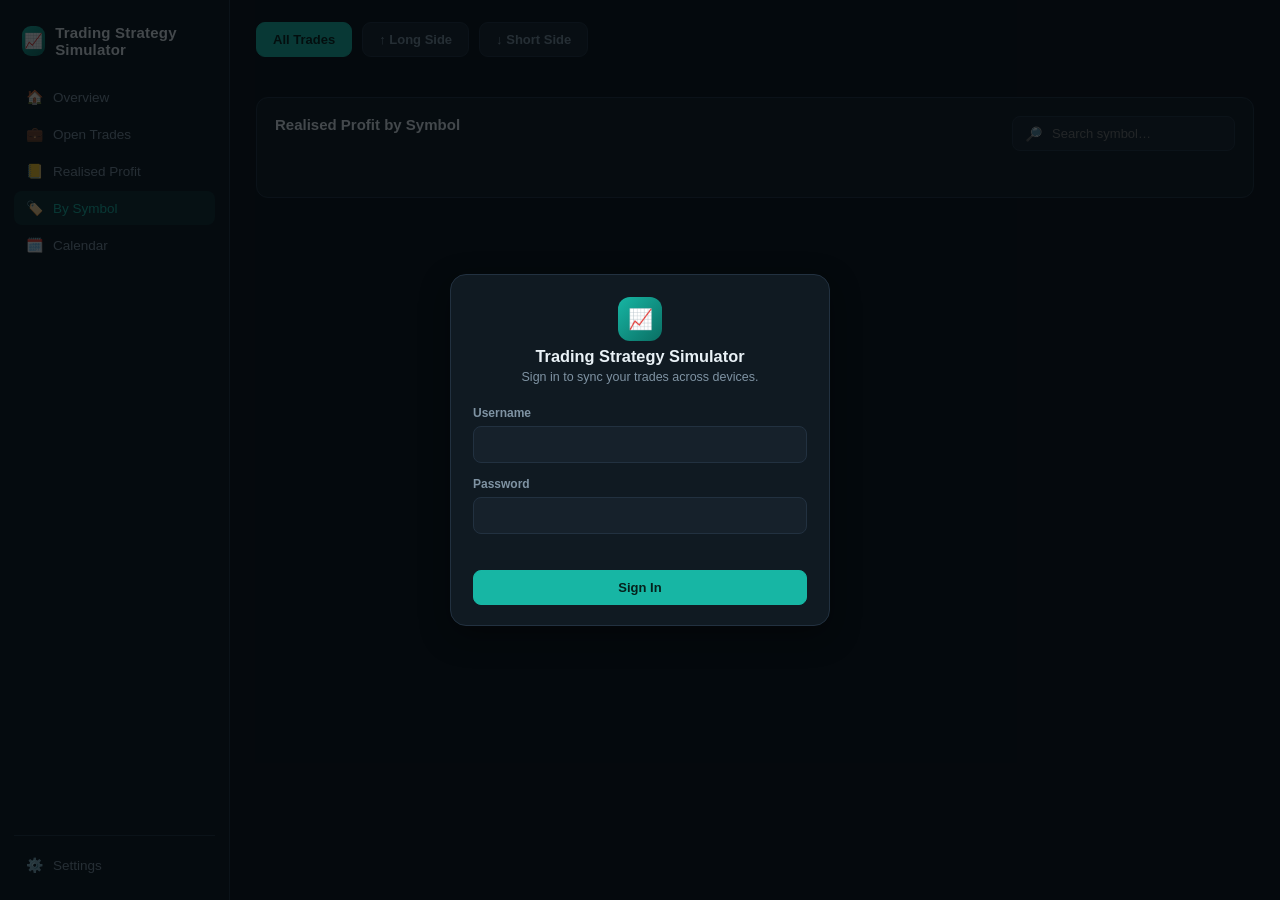
==== by-symbol.html @ 951fece9 "Intital commit" ====
<!doctype html>
<html lang="en">
<head>
<meta charset="UTF-8" />
<meta name="viewport" content="width=device-width, initial-scale=1.0" />
<title>Realised Profit by Symbol — Trading Strategy Simulator</title>
<link rel="stylesheet" href="style.css" />
</head>
<body>
<div class="app-shell">

  <aside class="sidebar">
    <div class="brand"><span class="brand-mark">📈</span> Trading Strategy Simulator</div>
  <ul class="nav-list">
      <li><a class="nav-item" href="index.html"><span class="ico">🏠</span> Overview</a></li>
      <li><a class="nav-item" href="open-trades.html"><span class="ico">💼</span> Open Trades</a></li>
      <li><a class="nav-item" href="realised-profit.html"><span class="ico">📒</span> Realised Profit</a></li>
      <li><a class="nav-item" href="by-symbol.html"><span class="ico">🏷️</span> By Symbol</a></li>
      <li><a class="nav-item" href="calendar.html"><span class="ico">🗓️</span> Calendar</a></li>
    </ul>
    <div class="sidebar-foot">
      <a class="nav-item" href="#" id="signOutBtn"><span class="ico">⚙️</span> Settings</a>
    </div>
  </aside>

  <main class="main">   
    <div class="content">
      <div class="pill-tabs">
        <button class="pill-tab active" data-side="all">All Trades</button>
        <button class="pill-tab" data-side="Long">↑ Long Side</button>
        <button class="pill-tab" data-side="Short">↓ Short Side</button>
      </div>

      <div class="kpi-row" id="kpiRow1" style="grid-template-columns:repeat(5,1fr);"></div>

      <div class="panel" id="symbolPanel" style="margin-top:20px;">
        <div class="page-head-row" style="margin-bottom:14px;">
          <h3 style="margin:0;font-size:15px;">Realised Profit by Symbol</h3>
          <div class="toolbar" style="margin:0;">
            <div class="search-box">🔎 <input type="text" id="searchBox" placeholder="Search symbol…" /></div>
          </div>
        </div>
        <div class="table-wrap">
          <table class="data-table" id="symbolTable"></table>
        </div>
        <div class="pagination">
          <span class="page-info" id="resultsCount"></span>
          <div class="page-controls" id="pagination"></div>
        </div>
      </div>
    </div>
  </main>
</div>

<!-- ============ SYMBOL DETAIL MODAL ============ -->
<div class="modal-overlay" id="symbolModalOverlay">
  <div class="modal modal-xl">
    <div class="symbol-modal-head">
      <div class="sym-id">
        <span class="sym-avatar" id="symAvatarBig">R</span>
        <div>
          <h3 id="symTitle">—</h3>
          <p id="symSubtitle">—</p>
        </div>
      </div>
      <button class="modal-close" id="symbolModalClose">✕</button>
    </div>
    <div class="mini-stat-row" id="symMiniStats"></div>

    <div class="symbol-modal-toolbar">
      <h4>Trades</h4>
      <div class="toolbar-right">
        <div class="pill-tabs compact" style="margin:0;">
          <button class="pill-tab modal-side-tab active" data-side="all">All</button>
          <button class="pill-tab modal-side-tab" data-side="Long">Long</button>
          <button class="pill-tab modal-side-tab" data-side="Short">Short</button>
        </div>
        <div class="range-chip">🗓️ 01 Apr 2025 – 30 Sep 2025</div>
      </div>
    </div>
    <div class="modal-body" style="padding-top:8px;">
      <div class="table-wrap">
        <table class="data-table" id="symTradesTable"></table>
      </div>
    </div>
    <div class="modal-footer" style="justify-content:space-between;align-items:center;">
      <span class="muted" id="symTradesCount" style="font-size:12px;"></span>
      <button class="btn btn-primary" id="symbolModalCloseBtn">Close</button>
    </div>
  </div>
</div>

<div class="toast" id="toast"></div>

<script src="api.js"></script>
<script src="utils.js"></script>
<script src="shell.js"></script>
<script src="by-symbol.js"></script>
</body>
</html>
---- style.css ----
/* =========================================================
   Trading Strategy Simulator — shared styles
   ========================================================= */

:root {
  --bg: #0a1016;
  --panel: #101a22;
  --panel-2: #16212b;
  --panel-3: #1c2932;
  --border: #223140;
  --text: #e9f1f6;
  --muted: #7f93a3;
  --muted-2: #59707f;
  --accent: #17b6a4;
  --accent-2: #0f8f80;
  --accent-soft: rgba(23, 182, 164, 0.14);
  --green: #23c07a;
  --green-soft: rgba(35, 192, 122, 0.14);
  --red: #e4586b;
  --red-soft: rgba(228, 88, 107, 0.14);
  --radius: 12px;
  --radius-sm: 8px;
  --shadow: 0 10px 30px rgba(0, 0, 0, 0.35);
  --sidebar-w: 230px;
}

* { box-sizing: border-box; }

html, body {
  margin: 0;
  padding: 0;
  background: var(--bg);
  color: var(--text);
  font-family: "Inter", -apple-system, BlinkMacSystemFont, "Segoe UI", Roboto, Helvetica, Arial, sans-serif;
  font-size: 14px;
  -webkit-font-smoothing: antialiased;
}

a { color: inherit; text-decoration: none; }
button { font-family: inherit; cursor: pointer; }
input, select, textarea { font-family: inherit; }

.muted { color: var(--muted); }
.pos { color: var(--green) !important; }
.neg { color: var(--red) !important; }

/* ---------------- App shell ---------------- */
.app-shell {
  display: flex;
  min-height: 100vh;
}

/* ---------------- Sidebar ---------------- */
.sidebar {
  width: var(--sidebar-w);
  flex-shrink: 0;
  background: #0c151c;
  border-right: 1px solid var(--border);
  display: flex;
  flex-direction: column;
  padding: 18px 14px;
  position: sticky;
  top: 0;
  height: 100vh;
}
.brand {
  display: flex;
  align-items: center;
  gap: 10px;
  padding: 6px 8px 22px;
  font-weight: 700;
  font-size: 15px;
  letter-spacing: 0.2px;
}
.brand .brand-mark {
  width: 30px;
  height: 30px;
  border-radius: 9px;
  background: linear-gradient(135deg, var(--accent), #0a6e63);
  display: flex;
  align-items: center;
  justify-content: center;
  font-size: 15px;
}
.nav-list {
  list-style: none;
  margin: 0;
  padding: 0;
  display: flex;
  flex-direction: column;
  gap: 3px;
  flex: 1;
}
.nav-item {
  display: flex;
  align-items: center;
  gap: 10px;
  padding: 9px 12px;
  border-radius: var(--radius-sm);
  color: var(--muted);
  font-weight: 500;
  font-size: 13.5px;
  transition: background 0.15s, color 0.15s;
}
.nav-item .ico { width: 17px; text-align: center; font-size: 14px; }
.nav-item:hover { background: var(--panel-2); color: var(--text); }
.nav-item.active { background: var(--accent-soft); color: var(--accent); }
.sidebar-foot { border-top: 1px solid var(--border); padding-top: 12px; margin-top: 12px; }

/* ---------------- Main ---------------- */
.main {
  flex: 1;
  min-width: 0;
  display: flex;
  flex-direction: column;
}
.topbar {
  display: flex;
  align-items: center;
  justify-content: space-between;
  padding: 16px 26px;
  border-bottom: 1px solid var(--border);
  background: var(--bg);
  position: sticky;
  top: 0;
  z-index: 20;
}
.topbar h1 {
  font-size: 17px;
  margin: 0;
  font-weight: 700;
}
.topbar-right { display: flex; align-items: center; gap: 10px; }
.date-range {
  display: flex;
  align-items: center;
  gap: 8px;
  background: var(--panel-2);
  border: 1px solid var(--border);
  padding: 7px 12px;
  border-radius: 8px;
  font-size: 12.5px;
  color: var(--muted);
}
.icon-btn {
  width: 34px;
  height: 34px;
  border-radius: 8px;
  border: 1px solid var(--border);
  background: var(--panel-2);
  color: var(--muted);
  display: flex;
  align-items: center;
  justify-content: center;
  font-size: 14px;
}
.icon-btn:hover { color: var(--text); border-color: var(--accent); }

.content { padding: 22px 26px 60px; }
.page-head { margin-bottom: 20px; }
.page-head h2 { margin: 0 0 4px; font-size: 20px; font-weight: 700; }
.page-head p { margin: 0; color: var(--muted); font-size: 13px; }
.page-head-row {
  display: flex;
  align-items: flex-start;
  justify-content: space-between;
  gap: 16px;
  flex-wrap: wrap;
}

/* ---------------- KPI tiles ---------------- */
.kpi-row {
  display: grid;
  grid-template-columns: repeat(4, 1fr);
  gap: 14px;
  margin-bottom: 20px;
}
.kpi-tile {
  background: var(--panel);
  border: 1px solid var(--border);
  border-radius: var(--radius);
  padding: 16px 16px 14px;
}
.kt-top { display: flex; align-items: center; justify-content: space-between; margin-bottom: 10px; }
.kt-label { color: var(--muted); font-size: 12.5px; font-weight: 500; }
.kt-icon { font-size: 14px; opacity: 0.85; }
.kt-val { font-size: 21px; font-weight: 700; margin-bottom: 3px; }
.kt-sub { font-size: 12px; color: var(--muted); }

/* ---------------- Panels / cards ---------------- */
.panel {
  background: var(--panel);
  border: 1px solid var(--border);
  border-radius: var(--radius);
  padding: 18px;
}
.panel-head { display: flex; align-items: center; justify-content: space-between; margin-bottom: 14px; }
.panel-head h3 { margin: 0; font-size: 14.5px; font-weight: 700; }
.grid-2 { display: grid; grid-template-columns: 1.5fr 1fr; gap: 14px; }

.stat-list { display: flex; flex-direction: column; }
.stat-row {
  display: flex;
  align-items: center;
  justify-content: space-between;
  padding: 10px 0;
  border-bottom: 1px dashed var(--border);
  font-size: 13px;
}
.stat-row:last-child { border-bottom: none; padding-bottom: 0; }
.stat-row .stat-label { color: var(--muted); }
.stat-row .stat-val { font-weight: 700; }

/* ---------------- Quick actions ---------------- */
.quick-actions { display: grid; grid-template-columns: repeat(2, 1fr); gap: 14px; margin-top: 18px; }
.qa-card {
  display: flex;
  align-items: center;
  gap: 12px;
  background: var(--panel);
  border: 1px solid var(--border);
  border-radius: var(--radius);
  padding: 16px;
  text-align: left;
  width: 100%;
  color: var(--text);
}
.qa-card:hover { border-color: var(--accent); background: var(--panel-2); }
.qa-card .qa-ico {
  width: 38px; height: 38px; border-radius: 10px;
  background: var(--accent-soft); color: var(--accent);
  display: flex; align-items: center; justify-content: center; font-size: 17px; flex-shrink: 0;
}
.qa-card .qa-title { font-weight: 700; font-size: 13.5px; }
.qa-card .qa-sub { color: var(--muted); font-size: 12px; margin-top: 2px; }

/* ---------------- Buttons ---------------- */
.btn {
  border-radius: 8px;
  padding: 9px 16px;
  font-size: 13px;
  font-weight: 600;
  border: 1px solid var(--border);
  background: var(--panel-2);
  color: var(--text);
  display: inline-flex;
  align-items: center;
  gap: 6px;
}
.btn:hover { border-color: var(--accent); }
.btn-primary { background: var(--accent); border-color: var(--accent); color: #06211c; }
.btn-primary:hover { background: var(--accent-2); border-color: var(--accent-2); color: #fff; }
.btn-danger { background: var(--red); border-color: var(--red); color: #fff; }
.btn-sm { padding: 6px 11px; font-size: 12px; }
.btn-block { width: 100%; justify-content: center; }
.btn[disabled] { opacity: 0.6; cursor: default; }

/* ---------------- Forms ---------------- */
.field { display: flex; flex-direction: column; gap: 6px; margin-bottom: 14px; }
.field label { font-size: 12px; color: var(--muted); font-weight: 600; }
.field label .opt { color: var(--muted-2); font-weight: 400; }
.field input, .field select, .field textarea {
  background: var(--panel-2);
  border: 1px solid var(--border);
  color: var(--text);
  border-radius: 8px;
  padding: 10px 12px;
  font-size: 13px;
  outline: none;
  width: 100%;
}
.field input:focus, .field select:focus, .field textarea:focus { border-color: var(--accent); }
.field textarea { resize: vertical; min-height: 70px; }
.field .hint { font-size: 11px; color: var(--muted-2); }
.field-row { display: grid; grid-template-columns: 1fr 1fr; gap: 12px; }
.form-error { color: var(--red); font-size: 12.5px; min-height: 16px; margin: 2px 0 6px; }

.segmented { display: flex; gap: 8px; }
.segmented button {
  flex: 1;
  padding: 9px 12px;
  border-radius: 8px;
  border: 1px solid var(--border);
  background: var(--panel-2);
  color: var(--muted);
  font-weight: 700;
  font-size: 12.5px;
}
.segmented button.active { background: var(--accent); border-color: var(--accent); color: #06211c; }
.segmented button[data-val="SELL"].active,
.segmented button[data-val="Short"].active { background: var(--red); border-color: var(--red); color: #fff; }

/* ---------------- Tables ---------------- */
.table-wrap { overflow-x: auto; }
table.data-table { width: 100%; border-collapse: collapse; font-size: 12.8px; }
table.data-table th {
  text-align: left;
  color: var(--muted);
  font-weight: 600;
  font-size: 11.5px;
  text-transform: none;
  padding: 9px 12px;
  border-bottom: 1px solid var(--border);
  white-space: nowrap;
}
table.data-table td {
  padding: 11px 12px;
  border-bottom: 1px solid var(--border);
  white-space: nowrap;
}
table.data-table tbody tr:hover { background: var(--panel-2); }
table.data-table tbody tr:last-child td { border-bottom: none; }
.pnl { font-weight: 700; }

.pill {
  display: inline-block;
  padding: 3px 9px;
  border-radius: 6px;
  font-size: 10.5px;
  font-weight: 700;
  letter-spacing: 0.2px;
}
.pill.long { background: var(--green-soft); color: var(--green); }
.pill.short { background: var(--red-soft); color: var(--red); }
.pill.open { background: var(--accent-soft); color: var(--accent); }
.pill.closed { background: var(--panel-3); color: var(--muted); }

.empty-state {
  text-align: center;
  padding: 34px 10px;
  color: var(--muted);
  font-size: 13px;
}

.actions-cell { text-align: right; }
.actions-btn {
  background: transparent;
  border: 1px solid var(--border);
  color: var(--muted);
  border-radius: 7px;
  width: 28px;
  height: 26px;
}
.actions-btn:hover { color: var(--text); border-color: var(--accent); }
.actions-menu {
  position: fixed;
  z-index: 500;
  background: var(--panel-3);
  border: 1px solid var(--border);
  border-radius: 8px;
  box-shadow: var(--shadow);
  display: flex;
  flex-direction: column;
  min-width: 150px;
  overflow: hidden;
  padding: 4px;
}
.actions-menu button {
  background: transparent;
  border: none;
  color: var(--text);
  text-align: left;
  padding: 8px 10px;
  font-size: 12.5px;
  border-radius: 6px;
}
.actions-menu button:hover { background: var(--panel-2); }
.actions-menu button.danger { color: var(--red); }

.totals-row {
  display: flex;
  gap: 24px;
  padding: 12px 4px 2px;
  font-size: 12.5px;
  flex-wrap: wrap;
}
.totals-row b { margin-left: 4px; }

/* ---------------- Modal ---------------- */
.modal-overlay {
  position: fixed;
  inset: 0;
  background: rgba(4, 8, 11, 0.72);
  display: none;
  align-items: center;
  justify-content: center;
  z-index: 1000;
  padding: 20px;
}
.modal-overlay.active { display: flex; }
.modal {
  background: var(--panel);
  border: 1px solid var(--border);
  border-radius: 16px;
  width: 100%;
  max-width: 480px;
  box-shadow: var(--shadow);
  max-height: 90vh;
  overflow-y: auto;
}
.modal.modal-lg { max-width: 780px; }
.modal-header {
  display: flex;
  align-items: flex-start;
  justify-content: space-between;
  padding: 20px 22px 14px;
  border-bottom: 1px solid var(--border);
}
.modal-header .mh-ico {
  width: 34px; height: 34px; border-radius: 9px;
  background: var(--accent-soft); color: var(--accent);
  display: flex; align-items: center; justify-content: center; margin-bottom: 8px; font-size: 15px;
}
.modal-header h3 { margin: 0 0 3px; font-size: 16px; }
.modal-header p { margin: 0; color: var(--muted); font-size: 12.5px; }
.modal-close {
  background: transparent; border: none; color: var(--muted); font-size: 18px; line-height: 1;
  padding: 4px;
}
.modal-close:hover { color: var(--text); }
.modal-body { padding: 20px 22px; }
.modal-body.two-col { display: grid; grid-template-columns: 1fr 1fr; gap: 22px; }
.modal-section-title { font-size: 12.5px; font-weight: 700; color: var(--accent); margin: 0 0 12px; text-transform: none; }
.modal-footer {
  display: flex;
  justify-content: flex-end;
  gap: 10px;
  padding: 16px 22px 20px;
}
.char-count { text-align: right; font-size: 10.5px; color: var(--muted-2); margin-top: -4px; }

/* ---------------- Login gate ---------------- */
.auth-overlay { z-index: 3000; }
.auth-modal { max-width: 380px; text-align: center; }
.auth-modal .brand-mark {
  width: 44px; height: 44px; border-radius: 12px; margin: 22px auto 6px;
  background: linear-gradient(135deg, var(--accent), #0a6e63);
  display: flex; align-items: center; justify-content: center; font-size: 20px;
}
.auth-modal h3 { margin: 0 0 4px; }
.auth-modal p.sub { color: var(--muted); font-size: 12.5px; margin: 0 0 18px; }
.auth-modal .modal-body { padding-top: 4px; text-align: left; }

/* ---------------- Toast ---------------- */
.toast {
  position: fixed;
  bottom: 24px;
  left: 50%;
  transform: translateX(-50%) translateY(20px);
  background: var(--panel-3);
  border: 1px solid var(--border);
  color: var(--text);
  padding: 11px 18px;
  border-radius: 9px;
  font-size: 13px;
  opacity: 0;
  pointer-events: none;
  transition: opacity 0.2s, transform 0.2s;
  z-index: 4000;
  box-shadow: var(--shadow);
}
.toast.show { opacity: 1; transform: translateX(-50%) translateY(0); pointer-events: auto; }
.toast.err { border-color: var(--red); color: #ffd7dc; }

/* ---------------- Search / filters ---------------- */
.toolbar { display: flex; align-items: center; gap: 10px; flex-wrap: wrap; margin-bottom: 4px; }
.search-box {
  display: flex;
  align-items: center;
  gap: 8px;
  background: var(--panel-2);
  border: 1px solid var(--border);
  border-radius: 8px;
  padding: 8px 12px;
  min-width: 220px;
  flex: 1;
}
.search-box input { background: transparent; border: none; outline: none; color: var(--text); width: 100%; font-size: 13px; }
.filters-bar { display: none; gap: 10px; margin: 12px 0 0; flex-wrap: wrap; }
.filters-bar select {
  background: var(--panel-2); border: 1px solid var(--border); color: var(--text);
  border-radius: 8px; padding: 7px 10px; font-size: 12.5px;
}

.dot-live {
  display: inline-block; width: 7px; height: 7px; border-radius: 50%;
  background: var(--green); margin-right: 6px; box-shadow: 0 0 0 3px var(--green-soft);
}

.sync-note { font-size: 11.5px; color: var(--muted); display: flex; align-items: center; }

/* ---------------- Calendar page ---------------- */
.cal-head {
  display: flex; align-items: center; justify-content: space-between; margin-bottom: 16px;
}
.cal-nav { display: flex; align-items: center; gap: 10px; }
.cal-month-label { font-size: 16px; font-weight: 700; min-width: 150px; text-align: center; }
.cal-legend { display: flex; align-items: center; gap: 14px; font-size: 11.5px; color: var(--muted); }
.cal-legend span { display: inline-flex; align-items: center; gap: 5px; }
.cal-legend i { width: 10px; height: 10px; border-radius: 3px; display: inline-block; }

.cal-grid {
  display: grid;
  grid-template-columns: repeat(7, 1fr);
  gap: 8px;
}
.cal-dow {
  text-align: center;
  color: var(--muted);
  font-size: 11px;
  font-weight: 700;
  padding-bottom: 4px;
}
.cal-cell {
  background: var(--panel);
  border: 1px solid var(--border);
  border-radius: 10px;
  min-height: 84px;
  padding: 8px;
  display: flex;
  flex-direction: column;
  justify-content: space-between;
}
.cal-cell.empty { background: transparent; border-color: transparent; }
.cal-cell.today { border-color: var(--accent); }
.cal-cell .cal-daynum { font-size: 11.5px; color: var(--muted); font-weight: 600; }
.cal-cell.has-trades { cursor: pointer; }
.cal-cell.has-trades:hover { border-color: var(--accent); background: var(--panel-2); }
.cal-cell .cal-pnl { font-size: 13px; font-weight: 700; }
.cal-cell .cal-count { font-size: 10.5px; color: var(--muted); }
.cal-cell.pos-day { background: var(--green-soft); }
.cal-cell.neg-day { background: var(--red-soft); }

.cal-summary { display: grid; grid-template-columns: repeat(4, 1fr); gap: 14px; margin-top: 20px; }

/* ---------------- Pill tabs (All / Long / Short etc.) ---------------- */
.pill-tabs { display: flex; gap: 10px; margin-bottom: 20px; flex-wrap: wrap; }
.pill-tab {
  display: inline-flex;
  align-items: center;
  gap: 6px;
  padding: 9px 16px;
  border-radius: 9px;
  border: 1px solid var(--border);
  background: var(--panel-2);
  color: var(--muted);
  font-weight: 600;
  font-size: 13px;
}
.pill-tab:hover { color: var(--text); border-color: var(--accent); }
.pill-tab.active { background: var(--accent); border-color: var(--accent); color: #06211c; }

/* ---------------- Symbol avatar + cell ---------------- */
.sym-avatar {
  width: 30px; height: 30px; border-radius: 50%;
  display: inline-flex; align-items: center; justify-content: center;
  font-size: 13px; font-weight: 700; flex-shrink: 0;
  background: var(--panel-3); color: var(--accent);
}
.sym-cell { display: flex; align-items: center; gap: 10px; font-weight: 700; }

/* row navigates to a detail view */
tr.row-link { cursor: pointer; }
.chevron-btn {
  background: transparent; border: none; color: var(--muted); font-size: 16px; padding: 4px 8px;
}
tr.row-link:hover .chevron-btn { color: var(--accent); }

/* ---------------- Pagination ---------------- */
.pagination { display: flex; align-items: center; justify-content: space-between; margin-top: 14px; flex-wrap: wrap; gap: 10px; }
.pagination .page-info { font-size: 12px; color: var(--muted); }
.pagination .page-controls { display: flex; align-items: center; gap: 6px; }
.pagination button {
  min-width: 30px; height: 30px; border-radius: 7px; border: 1px solid var(--border);
  background: var(--panel-2); color: var(--muted); font-size: 12.5px; padding: 0 8px;
}
.pagination button.active { background: var(--accent); border-color: var(--accent); color: #06211c; font-weight: 700; }
.pagination button:hover:not(.active):not([disabled]) { color: var(--text); border-color: var(--accent); }
.pagination button[disabled] { opacity: 0.4; cursor: default; }

/* ---------------- Symbol detail modal ---------------- */
.modal-xl { max-width: 980px; }
.symbol-modal-head {
  display: flex; align-items: flex-start; justify-content: space-between;
  padding: 20px 22px 16px; border-bottom: 1px solid var(--border);
}
.symbol-modal-head .sym-id { display: flex; align-items: center; gap: 12px; }
.symbol-modal-head .sym-avatar { width: 42px; height: 42px; font-size: 17px; }
.symbol-modal-head h3 { margin: 0; font-size: 18px; }
.symbol-modal-head p { margin: 2px 0 0; color: var(--muted); font-size: 12.5px; }

.mini-stat-row { display: grid; grid-template-columns: repeat(6, 1fr); gap: 10px; padding: 18px 22px 4px; }
.mini-stat {
  background: var(--panel-2); border: 1px solid var(--border); border-radius: 10px; padding: 12px;
}
.mini-stat .ms-label { display: flex; align-items: center; gap: 6px; font-size: 11px; color: var(--muted); margin-bottom: 8px; }
.mini-stat .ms-val { font-size: 15px; font-weight: 700; }
.mini-stat .ms-sub { font-size: 10.5px; color: var(--muted); margin-top: 2px; }

.symbol-modal-toolbar {
  display: flex; align-items: center; justify-content: space-between; flex-wrap: wrap; gap: 10px;
  padding: 18px 22px 10px;
}
.symbol-modal-toolbar h4 { margin: 0; font-size: 14.5px; }
.toolbar-right { display: flex; align-items: center; gap: 10px; flex-wrap: wrap; }
.pill-tabs.compact .pill-tab { padding: 6px 13px; font-size: 12px; border-radius: 7px; }
.range-chip {
  display: flex; align-items: center; gap: 6px; background: var(--panel-2); border: 1px solid var(--border);
  border-radius: 8px; padding: 7px 12px; font-size: 12px; color: var(--muted);
}

@media (max-width: 900px) {
  .mini-stat-row { grid-template-columns: repeat(3, 1fr); }
}
@media (max-width: 560px) {
  .mini-stat-row { grid-template-columns: repeat(2, 1fr); }
}

/* ---------------- Responsive ---------------- */
@media (max-width: 1100px) {
  .kpi-row { grid-template-columns: repeat(2, 1fr); }
  .grid-2 { grid-template-columns: 1fr; }
  .modal-body.two-col { grid-template-columns: 1fr; }
  .cal-summary { grid-template-columns: repeat(2, 1fr); }
}
@media (max-width: 720px) {
  .sidebar { position: fixed; left: -260px; z-index: 900; transition: left 0.2s; box-shadow: var(--shadow); }
  .sidebar.open { left: 0; }
  #menuToggle { display: inline-flex !important; }
  .kpi-row { grid-template-columns: 1fr; }
  .quick-actions { grid-template-columns: 1fr; }
  .content { padding: 16px; }
  .cal-grid { gap: 5px; }
  .cal-cell { min-height: 60px; padding: 5px; }
}
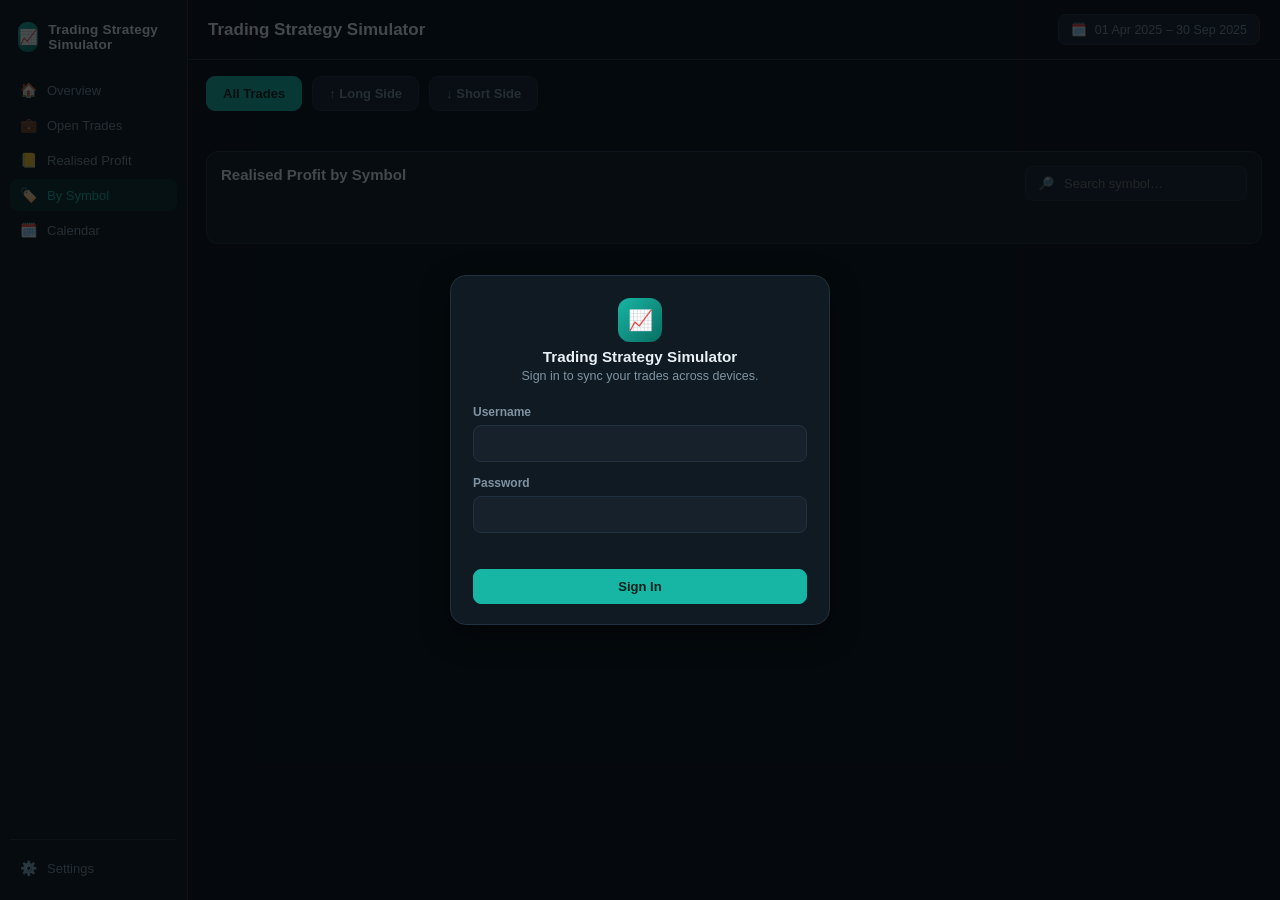
==== commit caebf436: "flex containers update" ====
--- a/by-symbol.html
+++ b/by-symbol.html
@@ -11,7 +11,7 @@
 
   <aside class="sidebar">
     <div class="brand"><span class="brand-mark">📈</span> Trading Strategy Simulator</div>
-  <ul class="nav-list">
+    <ul class="nav-list">
       <li><a class="nav-item" href="index.html"><span class="ico">🏠</span> Overview</a></li>
       <li><a class="nav-item" href="open-trades.html"><span class="ico">💼</span> Open Trades</a></li>
       <li><a class="nav-item" href="realised-profit.html"><span class="ico">📒</span> Realised Profit</a></li>
@@ -23,15 +23,27 @@
     </div>
   </aside>
 
-  <main class="main">   
+  <main class="main">
+    <div class="topbar">
+      <div style="display:flex;align-items:center;gap:10px;">
+        <button class="icon-btn" id="menuToggle" style="display:none;">☰</button>
+        <h1>Trading Strategy Simulator</h1>
+      </div>
+      <div class="topbar-right">
+        <div class="date-range">🗓️ <span>01 Apr 2025 – 30 Sep 2025</span></div>
+      </div>
+    </div>
+
     <div class="content">
+
+
       <div class="pill-tabs">
         <button class="pill-tab active" data-side="all">All Trades</button>
         <button class="pill-tab" data-side="Long">↑ Long Side</button>
         <button class="pill-tab" data-side="Short">↓ Short Side</button>
       </div>
 
-      <div class="kpi-row" id="kpiRow1" style="grid-template-columns:repeat(5,1fr);"></div>
+      <div class="kpi-row" id="kpiRow1" ></div>
 
       <div class="panel" id="symbolPanel" style="margin-top:20px;">
         <div class="page-head-row" style="margin-bottom:14px;">
@@ -97,4 +109,4 @@
 <script src="shell.js"></script>
 <script src="by-symbol.js"></script>
 </body>
-</html>
+</html>
--- a/style.css
+++ b/style.css
@@ -34,7 +34,10 @@
   font-family: "Inter", -apple-system, BlinkMacSystemFont, "Segoe UI", Roboto, Helvetica, Arial, sans-serif;
   font-size: 14px;
   -webkit-font-smoothing: antialiased;
-}
+  overflow-x: hidden;
+}
+.app-shell { min-width: 0; }
+.main { min-width: 0; overflow-x: hidden; }
 
 a { color: inherit; text-decoration: none; }
 button { font-family: inherit; cursor: pointer; }
@@ -130,7 +133,7 @@
   margin: 0;
   font-weight: 700;
 }
-.topbar-right { display: flex; align-items: center; gap: 10px; }
+.topbar-right { display: flex; align-items: center; gap: 10px; flex-wrap: wrap; justify-content: flex-end; }
 .date-range {
   display: flex;
   align-items: center;
@@ -171,7 +174,7 @@
 /* ---------------- KPI tiles ---------------- */
 .kpi-row {
   display: grid;
-  grid-template-columns: repeat(4, 1fr);
+  grid-template-columns: repeat(auto-fit, minmax(180px, 1fr));
   gap: 14px;
   margin-bottom: 20px;
 }
@@ -197,6 +200,13 @@
 .panel-head { display: flex; align-items: center; justify-content: space-between; margin-bottom: 14px; }
 .panel-head h3 { margin: 0; font-size: 14.5px; font-weight: 700; }
 .grid-2 { display: grid; grid-template-columns: 1.5fr 1fr; gap: 14px; }
+
+/* Fixed-height chart container so Chart.js's responsive resize can never
+   blow up the canvas height (its default aspect-ratio math is based on the
+   canvas's default 300px intrinsic width, which explodes once the real
+   container is much wider than that). */
+.chart-wrap { position: relative; width: 100%; height: 260px; }
+.chart-wrap canvas { max-width: 100%; }
 
 .stat-list { display: flex; flex-direction: column; }
 .stat-row {
@@ -617,19 +627,57 @@
 }
 
 /* ---------------- Responsive ---------------- */
+
+/* Laptop screens (13"–15", ~1280–1440px). Tighten spacing/typography so
+   nothing forces a horizontal scrollbar on the page itself; tables still
+   scroll horizontally within .table-wrap if they need to. */
+@media (max-width: 1440px) {
+  :root { --sidebar-w: 208px; }
+  .content { padding: 18px 20px 50px; }
+  .topbar { padding: 14px 20px; }
+  .kpi-tile { padding: 14px 14px 12px; }
+  .kt-val { font-size: 19px; }
+  .modal-lg { max-width: min(90vw, 720px); }
+  .modal-xl { max-width: min(94vw, 880px); }
+  .mini-stat-row { grid-template-columns: repeat(3, 1fr); }
+}
+
+@media (max-width: 1280px) {
+  :root { --sidebar-w: 188px; }
+  html, body { font-size: 13px; }
+  .content { padding: 16px 18px 46px; }
+  .sidebar { padding: 16px 10px; }
+  .brand { font-size: 13.5px; }
+  .nav-item { padding: 8px 10px; font-size: 13px; }
+  .kpi-row { grid-template-columns: repeat(auto-fit, minmax(160px, 1fr)); gap: 10px; }
+  .kpi-tile { padding: 12px 12px 10px; }
+  .kt-val { font-size: 17px; }
+  .kt-label { font-size: 11.5px; }
+  .grid-2 { gap: 10px; }
+  .panel { padding: 14px; }
+  .chart-wrap { height: 220px; }
+  table.data-table th, table.data-table td { padding: 8px 9px; font-size: 12px; }
+  .modal-body.two-col { gap: 14px; }
+  .quick-actions { gap: 10px; }
+}
+
 @media (max-width: 1100px) {
-  .kpi-row { grid-template-columns: repeat(2, 1fr); }
   .grid-2 { grid-template-columns: 1fr; }
   .modal-body.two-col { grid-template-columns: 1fr; }
   .cal-summary { grid-template-columns: repeat(2, 1fr); }
+  .mini-stat-row { grid-template-columns: repeat(2, 1fr); }
 }
 @media (max-width: 720px) {
-  .sidebar { position: fixed; left: -260px; z-index: 900; transition: left 0.2s; box-shadow: var(--shadow); }
+  .sidebar { position: fixed; left: -260px; z-index: 900; transition: left 0.2s; box-shadow: var(--shadow); width: 230px; }
   .sidebar.open { left: 0; }
   #menuToggle { display: inline-flex !important; }
   .kpi-row { grid-template-columns: 1fr; }
   .quick-actions { grid-template-columns: 1fr; }
-  .content { padding: 16px; }
+  .content { padding: 14px; }
   .cal-grid { gap: 5px; }
   .cal-cell { min-height: 60px; padding: 5px; }
+  .modal-header, .modal-body, .modal-footer, .symbol-modal-head, .symbol-modal-toolbar { padding-left: 16px; padding-right: 16px; }
+  .mini-stat-row { grid-template-columns: repeat(2, 1fr); padding: 14px 16px 4px; }
+  .page-head-row { flex-direction: column; align-items: stretch; }
+  .page-head-row > div:not(.page-head) { display: flex; flex-wrap: wrap; }
 }
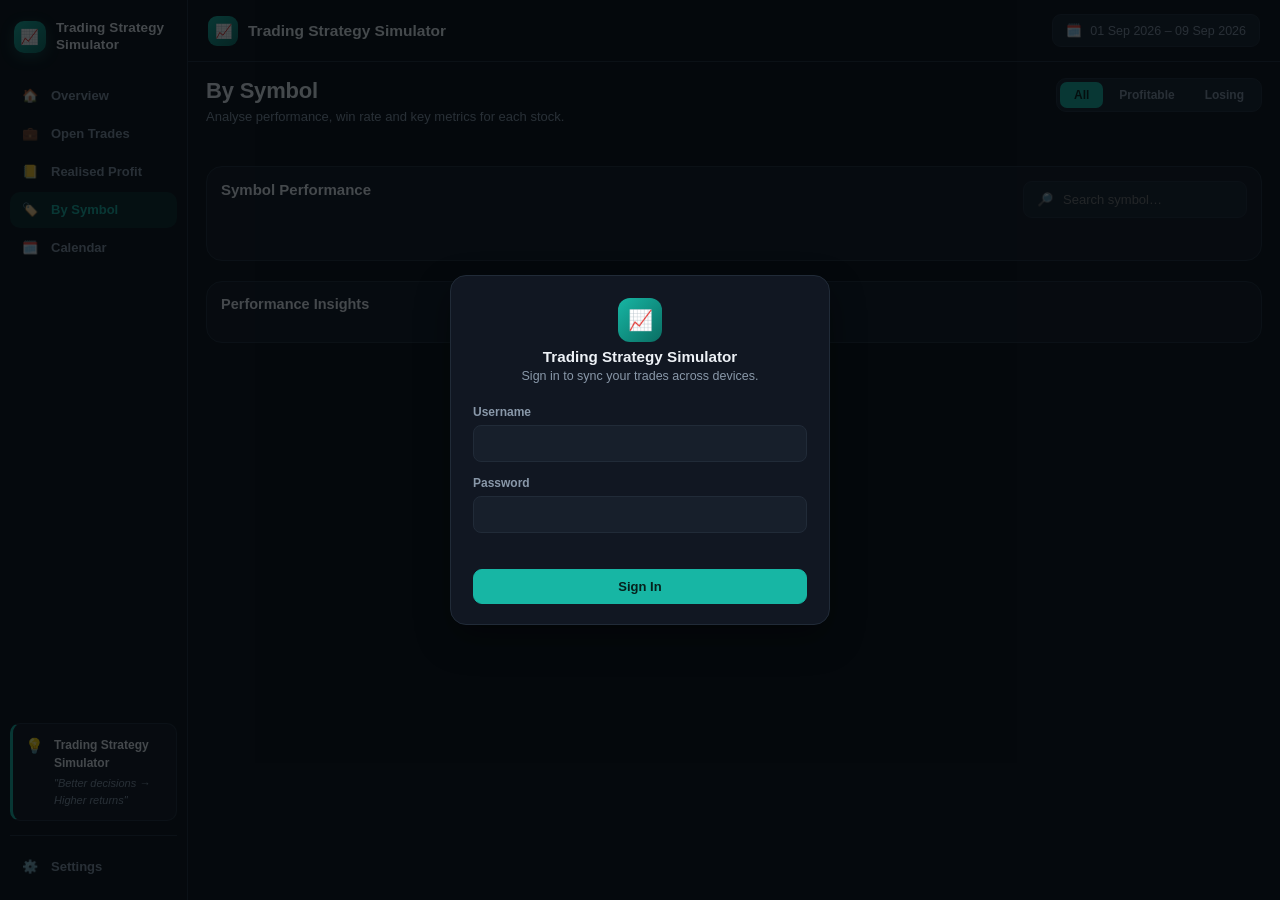
==== commit e56219e6: "UI changes" ====
--- a/by-symbol.html
+++ b/by-symbol.html
@@ -3,14 +3,14 @@
 <head>
 <meta charset="UTF-8" />
 <meta name="viewport" content="width=device-width, initial-scale=1.0" />
-<title>Realised Profit by Symbol — Trading Strategy Simulator</title>
+<title>By Symbol — Trading Strategy Simulator</title>
 <link rel="stylesheet" href="style.css" />
 </head>
 <body>
 <div class="app-shell">
 
   <aside class="sidebar">
-    <div class="brand"><span class="brand-mark">📈</span> Trading Strategy Simulator</div>
+    <div class="brand"><span class="brand-mark">📈</span> Trading Strategy<br />Simulator</div>
     <ul class="nav-list">
       <li><a class="nav-item" href="index.html"><span class="ico">🏠</span> Overview</a></li>
       <li><a class="nav-item" href="open-trades.html"><span class="ico">💼</span> Open Trades</a></li>
@@ -18,6 +18,11 @@
       <li><a class="nav-item" href="by-symbol.html"><span class="ico">🏷️</span> By Symbol</a></li>
       <li><a class="nav-item" href="calendar.html"><span class="ico">🗓️</span> Calendar</a></li>
     </ul>
+    <div class="sidebar-spacer"></div>
+    <div class="sidebar-quote">
+      <span class="sq-icon">💡</span>
+      <span class="sq-text"><b>Trading Strategy Simulator</b><em>"Better decisions → Higher returns"</em></span>
+    </div>
     <div class="sidebar-foot">
       <a class="nav-item" href="#" id="signOutBtn"><span class="ico">⚙️</span> Settings</a>
     </div>
@@ -25,29 +30,35 @@
 
   <main class="main">
     <div class="topbar">
-      <div style="display:flex;align-items:center;gap:10px;">
+      <div class="topbar-left">
         <button class="icon-btn" id="menuToggle" style="display:none;">☰</button>
+        <span class="brand-mark">📈</span>
         <h1>Trading Strategy Simulator</h1>
       </div>
       <div class="topbar-right">
-        <div class="date-range">🗓️ <span>01 Apr 2025 – 30 Sep 2025</span></div>
+        <div class="date-range">🗓️ <span>01 Sep 2026 – 09 Sep 2026</span></div>
       </div>
     </div>
 
     <div class="content">
 
-
-      <div class="pill-tabs">
-        <button class="pill-tab active" data-side="all">All Trades</button>
-        <button class="pill-tab" data-side="Long">↑ Long Side</button>
-        <button class="pill-tab" data-side="Short">↓ Short Side</button>
+      <div class="page-head-row">
+        <div class="page-head">
+          <h2>By Symbol</h2>
+          <p>Analyse performance, win rate and key metrics for each stock.</p>
+        </div>
+        <div class="seg-toggle" id="profitFilterToggle">
+          <button class="active" data-filter="all">All</button>
+          <button data-filter="profitable">Profitable</button>
+          <button data-filter="losing">Losing</button>
+        </div>
       </div>
 
-      <div class="kpi-row" id="kpiRow1" ></div>
+      <div class="kpi-row" id="kpiRow1"></div>
 
-      <div class="panel" id="symbolPanel" style="margin-top:20px;">
+      <div class="panel" id="symbolPanel" style="margin-top:6px;">
         <div class="page-head-row" style="margin-bottom:14px;">
-          <h3 style="margin:0;font-size:15px;">Realised Profit by Symbol</h3>
+          <h3 style="margin:0;font-size:15px;">Symbol Performance</h3>
           <div class="toolbar" style="margin:0;">
             <div class="search-box">🔎 <input type="text" id="searchBox" placeholder="Search symbol…" /></div>
           </div>
@@ -59,6 +70,11 @@
           <span class="page-info" id="resultsCount"></span>
           <div class="page-controls" id="pagination"></div>
         </div>
+      </div>
+
+      <div class="panel" style="margin-top:20px;">
+        <div class="panel-head"><h3>Performance Insights</h3></div>
+        <div class="insight-grid" id="insightGrid"></div>
       </div>
     </div>
   </main>
@@ -87,7 +103,7 @@
           <button class="pill-tab modal-side-tab" data-side="Long">Long</button>
           <button class="pill-tab modal-side-tab" data-side="Short">Short</button>
         </div>
-        <div class="range-chip">🗓️ 01 Apr 2025 – 30 Sep 2025</div>
+        <div class="range-chip">🗓️ 01 Sep 2026 – 09 Sep 2026</div>
       </div>
     </div>
     <div class="modal-body" style="padding-top:8px;">
--- a/style.css
+++ b/style.css
@@ -3,25 +3,41 @@
    ========================================================= */
 
 :root {
-  --bg: #0a1016;
-  --panel: #101a22;
-  --panel-2: #16212b;
-  --panel-3: #1c2932;
-  --border: #223140;
-  --text: #e9f1f6;
-  --muted: #7f93a3;
-  --muted-2: #59707f;
+  --bg: #0a0e14;
+  --panel: #111722;
+  --panel-2: #171f2b;
+  --panel-3: #1d2734;
+  --border: #212b38;
+  --text: #eef2f7;
+  --muted: #8998a9;
+  --muted-2: #5d6b7d;
+
   --accent: #17b6a4;
   --accent-2: #0f8f80;
   --accent-soft: rgba(23, 182, 164, 0.14);
-  --green: #23c07a;
-  --green-soft: rgba(35, 192, 122, 0.14);
-  --red: #e4586b;
-  --red-soft: rgba(228, 88, 107, 0.14);
-  --radius: 12px;
-  --radius-sm: 8px;
-  --shadow: 0 10px 30px rgba(0, 0, 0, 0.35);
-  --sidebar-w: 230px;
+
+  --cyan: #22d3ee;
+  --cyan-soft: rgba(34, 211, 238, 0.14);
+  --blue: #38bdf8;
+  --blue-soft: rgba(56, 189, 248, 0.14);
+  --purple: #a78bfa;
+  --purple-soft: rgba(167, 139, 250, 0.14);
+  --pink: #f472b6;
+  --pink-soft: rgba(244, 114, 182, 0.14);
+  --yellow: #eab308;
+  --yellow-soft: rgba(234, 179, 8, 0.14);
+  --orange: #fb923c;
+  --orange-soft: rgba(251, 146, 60, 0.14);
+
+  --green: #22c55e;
+  --green-soft: rgba(34, 197, 94, 0.14);
+  --red: #f43f5e;
+  --red-soft: rgba(244, 63, 94, 0.14);
+
+  --radius: 16px;
+  --radius-sm: 10px;
+  --shadow: 0 14px 34px rgba(0, 0, 0, 0.4);
+  --sidebar-w: 236px;
 }
 
 * { box-sizing: border-box; }
@@ -57,11 +73,11 @@
 .sidebar {
   width: var(--sidebar-w);
   flex-shrink: 0;
-  background: #0c151c;
+  background: var(--bg);
   border-right: 1px solid var(--border);
   display: flex;
   flex-direction: column;
-  padding: 18px 14px;
+  padding: 20px 16px;
   position: sticky;
   top: 0;
   height: 100vh;
@@ -70,20 +86,23 @@
   display: flex;
   align-items: center;
   gap: 10px;
-  padding: 6px 8px 22px;
+  padding: 4px 4px 24px;
   font-weight: 700;
-  font-size: 15px;
-  letter-spacing: 0.2px;
+  font-size: 14.5px;
+  letter-spacing: 0.1px;
+  line-height: 1.25;
 }
 .brand .brand-mark {
-  width: 30px;
-  height: 30px;
-  border-radius: 9px;
+  width: 32px;
+  height: 32px;
+  border-radius: 10px;
   background: linear-gradient(135deg, var(--accent), #0a6e63);
   display: flex;
   align-items: center;
   justify-content: center;
   font-size: 15px;
+  flex-shrink: 0;
+  box-shadow: 0 4px 14px rgba(23, 182, 164, 0.3);
 }
 .nav-list {
   list-style: none;
@@ -91,24 +110,62 @@
   padding: 0;
   display: flex;
   flex-direction: column;
-  gap: 3px;
-  flex: 1;
+  gap: 2px;
 }
 .nav-item {
   display: flex;
   align-items: center;
-  gap: 10px;
-  padding: 9px 12px;
+  gap: 11px;
+  padding: 9px 10px;
   border-radius: var(--radius-sm);
   color: var(--muted);
-  font-weight: 500;
-  font-size: 13.5px;
+  font-weight: 600;
+  font-size: 13.3px;
   transition: background 0.15s, color 0.15s;
 }
-.nav-item .ico { width: 17px; text-align: center; font-size: 14px; }
+.nav-item .ico {
+  width: 20px;
+  height: 20px;
+  flex-shrink: 0;
+  text-align: center;
+  font-size: 13px;
+  display: inline-flex;
+  align-items: center;
+  justify-content: center;
+  border-radius: 6px;
+}
 .nav-item:hover { background: var(--panel-2); color: var(--text); }
 .nav-item.active { background: var(--accent-soft); color: var(--accent); }
-.sidebar-foot { border-top: 1px solid var(--border); padding-top: 12px; margin-top: 12px; }
+.nav-item.active .ico { color: var(--accent); }
+
+/* subtle per-item icon tint (purely decorative, matches the varied dot
+   colors in the reference design) */
+.nav-list li:nth-child(1) .ico { color: var(--accent); }
+.nav-list li:nth-child(2) .ico { color: var(--yellow); }
+.nav-list li:nth-child(3) .ico { color: var(--green); }
+.nav-list li:nth-child(4) .ico { color: var(--purple); }
+.nav-list li:nth-child(5) .ico { color: var(--blue); }
+.nav-item.active .ico { color: var(--accent) !important; }
+
+.sidebar-spacer { flex: 1; }
+
+.sidebar-quote {
+  display: flex;
+  gap: 10px;
+  align-items: flex-start;
+  background: var(--panel);
+  border: 1px solid var(--border);
+  border-left: 3px solid var(--accent);
+  border-radius: 10px;
+  padding: 12px 12px;
+  margin-bottom: 14px;
+}
+.sidebar-quote .sq-icon { font-size: 15px; line-height: 1.3; }
+.sidebar-quote .sq-text { font-size: 11px; color: var(--muted); line-height: 1.5; }
+.sidebar-quote .sq-text b { display: block; color: var(--text); font-size: 12px; margin-bottom: 3px; }
+.sidebar-quote .sq-text em { font-style: italic; color: var(--muted); }
+
+.sidebar-foot { border-top: 1px solid var(--border); padding-top: 12px; }
 
 /* ---------------- Main ---------------- */
 .main {
@@ -121,15 +178,21 @@
   display: flex;
   align-items: center;
   justify-content: space-between;
-  padding: 16px 26px;
+  padding: 16px 28px;
   border-bottom: 1px solid var(--border);
   background: var(--bg);
   position: sticky;
   top: 0;
   z-index: 20;
 }
+.topbar-left { display: flex; align-items: center; gap: 10px; }
+.topbar-left .brand-mark {
+  width: 30px; height: 30px; border-radius: 9px;
+  background: linear-gradient(135deg, var(--accent), #0a6e63);
+  display: flex; align-items: center; justify-content: center; font-size: 14px;
+}
 .topbar h1 {
-  font-size: 17px;
+  font-size: 15.5px;
   margin: 0;
   font-weight: 700;
 }
@@ -140,15 +203,17 @@
   gap: 8px;
   background: var(--panel-2);
   border: 1px solid var(--border);
-  padding: 7px 12px;
-  border-radius: 8px;
+  padding: 8px 13px;
+  border-radius: 9px;
   font-size: 12.5px;
   color: var(--muted);
+  font-weight: 500;
+  white-space: nowrap;
 }
 .icon-btn {
   width: 34px;
   height: 34px;
-  border-radius: 8px;
+  border-radius: 9px;
   border: 1px solid var(--border);
   background: var(--panel-2);
   color: var(--muted);
@@ -159,9 +224,9 @@
 }
 .icon-btn:hover { color: var(--text); border-color: var(--accent); }
 
-.content { padding: 22px 26px 60px; }
-.page-head { margin-bottom: 20px; }
-.page-head h2 { margin: 0 0 4px; font-size: 20px; font-weight: 700; }
+.content { padding: 22px 28px 60px; }
+.page-head { margin-bottom: 22px; }
+.page-head h2 { margin: 0 0 5px; font-size: 22px; font-weight: 800; letter-spacing: -0.2px; }
 .page-head p { margin: 0; color: var(--muted); font-size: 13px; }
 .page-head-row {
   display: flex;
@@ -171,10 +236,30 @@
   flex-wrap: wrap;
 }
 
+/* ---------------- Segmented toggle (Monthly/Custom, All/Long/Short header variant) ---------------- */
+.seg-toggle {
+  display: inline-flex;
+  background: var(--panel-2);
+  border: 1px solid var(--border);
+  border-radius: 10px;
+  padding: 3px;
+  gap: 2px;
+}
+.seg-toggle button {
+  border: none;
+  background: transparent;
+  color: var(--muted);
+  font-weight: 600;
+  font-size: 12px;
+  padding: 6px 14px;
+  border-radius: 7px;
+}
+.seg-toggle button.active { background: var(--accent); color: #062019; }
+
 /* ---------------- KPI tiles ---------------- */
 .kpi-row {
   display: grid;
-  grid-template-columns: repeat(auto-fit, minmax(180px, 1fr));
+  grid-template-columns: repeat(auto-fit, minmax(190px, 1fr));
   gap: 14px;
   margin-bottom: 20px;
 }
@@ -182,31 +267,56 @@
   background: var(--panel);
   border: 1px solid var(--border);
   border-radius: var(--radius);
-  padding: 16px 16px 14px;
-}
-.kt-top { display: flex; align-items: center; justify-content: space-between; margin-bottom: 10px; }
-.kt-label { color: var(--muted); font-size: 12.5px; font-weight: 500; }
-.kt-icon { font-size: 14px; opacity: 0.85; }
-.kt-val { font-size: 21px; font-weight: 700; margin-bottom: 3px; }
-.kt-sub { font-size: 12px; color: var(--muted); }
+  padding: 17px 17px 15px;
+}
+.kt-top { display: flex; align-items: flex-start; justify-content: space-between; margin-bottom: 12px; gap: 8px; }
+.kt-label { color: var(--muted); font-size: 12px; font-weight: 600; line-height: 1.3; }
+.kt-icon-badge {
+  width: 32px; height: 32px; border-radius: 10px; flex-shrink: 0;
+  display: flex; align-items: center; justify-content: center;
+  font-size: 14px; background: var(--accent-soft); color: var(--accent);
+}
+.kt-val { font-size: 21px; font-weight: 800; margin-bottom: 4px; letter-spacing: -0.2px; }
+.kt-sub { font-size: 12px; color: var(--muted); font-weight: 500; }
 
 /* ---------------- Panels / cards ---------------- */
 .panel {
   background: var(--panel);
   border: 1px solid var(--border);
   border-radius: var(--radius);
-  padding: 18px;
-}
-.panel-head { display: flex; align-items: center; justify-content: space-between; margin-bottom: 14px; }
+  padding: 20px;
+}
+.panel-head { display: flex; align-items: center; justify-content: space-between; margin-bottom: 16px; gap: 10px; flex-wrap: wrap; }
 .panel-head h3 { margin: 0; font-size: 14.5px; font-weight: 700; }
-.grid-2 { display: grid; grid-template-columns: 1.5fr 1fr; gap: 14px; }
+.panel-head p.panel-sub { margin: 2px 0 0; font-size: 12px; color: var(--muted); }
+.grid-2 { display: grid; grid-template-columns: 1.55fr 1fr; gap: 14px; }
 
 /* Fixed-height chart container so Chart.js's responsive resize can never
-   blow up the canvas height (its default aspect-ratio math is based on the
-   canvas's default 300px intrinsic width, which explodes once the real
-   container is much wider than that). */
+   blow up the canvas height. */
 .chart-wrap { position: relative; width: 100%; height: 260px; }
 .chart-wrap canvas { max-width: 100%; }
+.chart-wrap.small { height: 210px; }
+
+.range-tabs { display: flex; background: var(--panel-2); border: 1px solid var(--border); border-radius: 10px; padding: 3px; gap: 2px; }
+.range-tabs button {
+  border: none; background: transparent; color: var(--muted);
+  font-weight: 700; font-size: 11.5px; padding: 6px 12px; border-radius: 7px;
+}
+.range-tabs button.active { background: var(--accent); color: #062019; }
+
+.chart-value-pill {
+  position: absolute;
+  top: 8px;
+  right: 8px;
+  background: var(--accent);
+  color: #062019;
+  font-weight: 800;
+  font-size: 11.5px;
+  padding: 5px 12px;
+  border-radius: 20px;
+  box-shadow: 0 6px 16px rgba(23, 182, 164, 0.35);
+  pointer-events: none;
+}
 
 .stat-list { display: flex; flex-direction: column; }
 .stat-row {
@@ -220,6 +330,44 @@
 .stat-row:last-child { border-bottom: none; padding-bottom: 0; }
 .stat-row .stat-label { color: var(--muted); }
 .stat-row .stat-val { font-weight: 700; }
+
+/* ---------------- Donut + legend block (P&L Breakdown / Profit by Sectors) ---------------- */
+.donut-block { display: flex; align-items: center; gap: 20px; flex-wrap: wrap; }
+.donut-wrap { position: relative; width: 148px; height: 148px; flex-shrink: 0; }
+.donut-center {
+  position: absolute; inset: 0; display: flex; flex-direction: column;
+  align-items: center; justify-content: center; text-align: center; pointer-events: none;
+}
+.donut-center .dc-val { font-size: 22px; font-weight: 800; }
+.donut-center .dc-label { font-size: 10.5px; color: var(--muted); margin-top: 2px; }
+.legend-list { display: flex; flex-direction: column; gap: 12px; flex: 1; min-width: 160px; }
+.legend-row { display: flex; align-items: center; justify-content: space-between; font-size: 12.5px; gap: 10px; }
+.legend-row .lg-left { display: flex; align-items: center; gap: 8px; color: var(--muted); }
+.legend-row .dot { width: 9px; height: 9px; border-radius: 50%; flex-shrink: 0; }
+.legend-row .lg-val { font-weight: 700; }
+.donut-total {
+  margin-top: 14px; padding-top: 14px; border-top: 1px solid var(--border);
+}
+.donut-total .dt-label { font-size: 11.5px; color: var(--muted); margin-bottom: 4px; }
+.donut-total .dt-val { font-size: 20px; font-weight: 800; }
+
+/* ---------------- Info tile row (Top symbol / Best sector / Active trades) ---------------- */
+.info-grid { display: grid; grid-template-columns: repeat(4, 1fr); gap: 14px; margin-top: 14px; }
+.info-tile {
+  display: flex; align-items: center; gap: 12px;
+  background: var(--panel); border: 1px solid var(--border); border-radius: var(--radius);
+  padding: 15px 16px;
+}
+a.info-tile:hover, .info-tile.clickable:hover { border-color: var(--accent); }
+.info-tile .it-avatar {
+  width: 38px; height: 38px; border-radius: 11px; flex-shrink: 0;
+  display: flex; align-items: center; justify-content: center; font-weight: 800; font-size: 15px;
+}
+.info-tile .it-body { flex: 1; min-width: 0; }
+.info-tile .it-label { font-size: 11px; color: var(--muted); margin-bottom: 3px; font-weight: 600; }
+.info-tile .it-value { font-weight: 800; font-size: 14.5px; }
+.info-tile .it-sub { font-size: 11.5px; margin-top: 2px; font-weight: 600; }
+.info-tile .it-chevron { color: var(--muted); font-size: 17px; flex-shrink: 0; }
 
 /* ---------------- Quick actions ---------------- */
 .quick-actions { display: grid; grid-template-columns: repeat(2, 1fr); gap: 14px; margin-top: 18px; }
@@ -246,7 +394,7 @@
 
 /* ---------------- Buttons ---------------- */
 .btn {
-  border-radius: 8px;
+  border-radius: 9px;
   padding: 9px 16px;
   font-size: 13px;
   font-weight: 600;
@@ -307,20 +455,21 @@
   text-align: left;
   color: var(--muted);
   font-weight: 600;
-  font-size: 11.5px;
+  font-size: 11.3px;
   text-transform: none;
-  padding: 9px 12px;
+  padding: 10px 12px;
   border-bottom: 1px solid var(--border);
   white-space: nowrap;
 }
 table.data-table td {
-  padding: 11px 12px;
+  padding: 12px;
   border-bottom: 1px solid var(--border);
   white-space: nowrap;
 }
 table.data-table tbody tr:hover { background: var(--panel-2); }
 table.data-table tbody tr:last-child td { border-bottom: none; }
 .pnl { font-weight: 700; }
+table.data-table td .cell-sub { display: block; color: var(--muted); font-size: 10.8px; font-weight: 500; margin-top: 1px; }
 
 .pill {
   display: inline-block;
@@ -334,6 +483,9 @@
 .pill.short { background: var(--red-soft); color: var(--red); }
 .pill.open { background: var(--accent-soft); color: var(--accent); }
 .pill.closed { background: var(--panel-3); color: var(--muted); }
+/* Solid variants used for BUY / SELL badges to match the reference design */
+.pill.buy { background: var(--green); color: #062712; }
+.pill.sell { background: var(--red); color: #fff; }
 
 .empty-state {
   text-align: center;
@@ -385,6 +537,24 @@
   flex-wrap: wrap;
 }
 .totals-row b { margin-left: 4px; }
+
+/* ---------------- Summary tile strip (Open Trades Summary etc.) ---------------- */
+.summary-strip { display: grid; grid-template-columns: repeat(5, 1fr); gap: 14px; }
+.summary-strip .st-tile { background: var(--panel-2); border: 1px solid var(--border); border-radius: 12px; padding: 13px 14px; }
+.summary-strip .st-label { font-size: 11px; color: var(--muted); font-weight: 600; margin-bottom: 6px; }
+.summary-strip .st-val { font-size: 15px; font-weight: 800; }
+.summary-strip .st-sub { font-size: 10.5px; color: var(--muted); margin-top: 2px; }
+
+/* ---------------- Performance insights strip (By Symbol page) ---------------- */
+.insight-grid { display: grid; grid-template-columns: repeat(4, 1fr); gap: 14px; }
+.insight-tile { display: flex; align-items: flex-start; gap: 11px; background: var(--panel-2); border: 1px solid var(--border); border-radius: 12px; padding: 13px 14px; }
+.insight-tile .ins-ico {
+  width: 32px; height: 32px; border-radius: 9px; flex-shrink: 0;
+  display: flex; align-items: center; justify-content: center; font-size: 14px;
+}
+.insight-tile .ins-label { font-size: 10.8px; color: var(--muted); font-weight: 600; margin-bottom: 3px; }
+.insight-tile .ins-val { font-size: 13.5px; font-weight: 800; }
+.insight-tile .ins-sub { font-size: 10.8px; color: var(--muted); margin-top: 2px; }
 
 /* ---------------- Modal ---------------- */
 .modal-overlay {
@@ -480,8 +650,8 @@
   gap: 8px;
   background: var(--panel-2);
   border: 1px solid var(--border);
-  border-radius: 8px;
-  padding: 8px 12px;
+  border-radius: 9px;
+  padding: 9px 13px;
   min-width: 220px;
   flex: 1;
 }
@@ -500,6 +670,7 @@
 .sync-note { font-size: 11.5px; color: var(--muted); display: flex; align-items: center; }
 
 /* ---------------- Calendar page ---------------- */
+.cal-layout { display: grid; grid-template-columns: 1fr 320px; gap: 16px; align-items: start; }
 .cal-head {
   display: flex; align-items: center; justify-content: space-between; margin-bottom: 16px;
 }
@@ -522,26 +693,47 @@
   padding-bottom: 4px;
 }
 .cal-cell {
-  background: var(--panel);
+  background: var(--panel-2);
   border: 1px solid var(--border);
   border-radius: 10px;
-  min-height: 84px;
+  min-height: 78px;
   padding: 8px;
   display: flex;
   flex-direction: column;
   justify-content: space-between;
 }
 .cal-cell.empty { background: transparent; border-color: transparent; }
-.cal-cell.today { border-color: var(--accent); }
+.cal-cell.today { border-color: var(--accent); box-shadow: 0 0 0 1px var(--accent) inset; }
 .cal-cell .cal-daynum { font-size: 11.5px; color: var(--muted); font-weight: 600; }
 .cal-cell.has-trades { cursor: pointer; }
-.cal-cell.has-trades:hover { border-color: var(--accent); background: var(--panel-2); }
-.cal-cell .cal-pnl { font-size: 13px; font-weight: 700; }
-.cal-cell .cal-count { font-size: 10.5px; color: var(--muted); }
-.cal-cell.pos-day { background: var(--green-soft); }
-.cal-cell.neg-day { background: var(--red-soft); }
+.cal-cell.has-trades:hover { border-color: var(--accent); }
+.cal-cell .cal-pnl { font-size: 12.5px; font-weight: 700; }
+.cal-cell .cal-count { font-size: 10.2px; color: var(--muted); }
+.cal-cell.pos-day { background: var(--green-soft); border-color: rgba(34,197,94,0.35); }
+.cal-cell.neg-day { background: var(--red-soft); border-color: rgba(244,63,94,0.35); }
 
 .cal-summary { display: grid; grid-template-columns: repeat(4, 1fr); gap: 14px; margin-top: 20px; }
+
+/* ---------------- Monthly Summary side panel (Calendar page) ---------------- */
+.msum-head { display: flex; align-items: center; justify-content: space-between; margin-bottom: 14px; flex-wrap: wrap; gap: 8px; }
+.msum-head h3 { margin: 0; font-size: 13.5px; }
+.msum-legend { display: flex; gap: 8px; }
+.msum-legend button {
+  display: inline-flex; align-items: center; gap: 6px;
+  border: 1px solid var(--border); background: var(--panel-2); color: var(--muted);
+  border-radius: 20px; padding: 4px 10px; font-size: 10.5px; font-weight: 700;
+}
+.msum-legend button i { width: 7px; height: 7px; border-radius: 50%; }
+.msum-legend button.on.profit { border-color: rgba(34,197,94,.45); color: var(--green); }
+.msum-legend button.on.loss { border-color: rgba(244,63,94,.45); color: var(--red); }
+.msum-month { font-size: 11.5px; color: var(--muted); margin-bottom: 2px; }
+.msum-total { font-size: 22px; font-weight: 800; margin-bottom: 2px; }
+.msum-sub { font-size: 12px; font-weight: 600; margin-bottom: 16px; }
+.msum-stats { display: grid; grid-template-columns: 1fr 1fr; gap: 10px; margin-bottom: 16px; }
+.msum-stats .ms-box { background: var(--panel-2); border: 1px solid var(--border); border-radius: 10px; padding: 10px 12px; }
+.msum-stats .ms-box .ms-k { font-size: 10.5px; color: var(--muted); font-weight: 600; margin-bottom: 3px; }
+.msum-stats .ms-box .ms-v { font-size: 15px; font-weight: 800; }
+.msum-stats .ms-box .ms-p { font-size: 10.2px; color: var(--muted); margin-top: 1px; }
 
 /* ---------------- Pill tabs (All / Long / Short etc.) ---------------- */
 .pill-tabs { display: flex; gap: 10px; margin-bottom: 20px; flex-wrap: wrap; }
@@ -562,9 +754,9 @@
 
 /* ---------------- Symbol avatar + cell ---------------- */
 .sym-avatar {
-  width: 30px; height: 30px; border-radius: 50%;
+  width: 30px; height: 30px; border-radius: 9px;
   display: inline-flex; align-items: center; justify-content: center;
-  font-size: 13px; font-weight: 700; flex-shrink: 0;
+  font-size: 13px; font-weight: 800; flex-shrink: 0;
   background: var(--panel-3); color: var(--accent);
 }
 .sym-cell { display: flex; align-items: center; gap: 10px; font-weight: 700; }
@@ -595,7 +787,7 @@
   padding: 20px 22px 16px; border-bottom: 1px solid var(--border);
 }
 .symbol-modal-head .sym-id { display: flex; align-items: center; gap: 12px; }
-.symbol-modal-head .sym-avatar { width: 42px; height: 42px; font-size: 17px; }
+.symbol-modal-head .sym-avatar { width: 42px; height: 42px; font-size: 17px; border-radius: 12px; }
 .symbol-modal-head h3 { margin: 0; font-size: 18px; }
 .symbol-modal-head p { margin: 2px 0 0; color: var(--muted); font-size: 12.5px; }
 
@@ -628,11 +820,8 @@
 
 /* ---------------- Responsive ---------------- */
 
-/* Laptop screens (13"–15", ~1280–1440px). Tighten spacing/typography so
-   nothing forces a horizontal scrollbar on the page itself; tables still
-   scroll horizontally within .table-wrap if they need to. */
 @media (max-width: 1440px) {
-  :root { --sidebar-w: 208px; }
+  :root { --sidebar-w: 212px; }
   .content { padding: 18px 20px 50px; }
   .topbar { padding: 14px 20px; }
   .kpi-tile { padding: 14px 14px 12px; }
@@ -640,6 +829,10 @@
   .modal-lg { max-width: min(90vw, 720px); }
   .modal-xl { max-width: min(94vw, 880px); }
   .mini-stat-row { grid-template-columns: repeat(3, 1fr); }
+  .info-grid { grid-template-columns: repeat(2, 1fr); }
+  .summary-strip { grid-template-columns: repeat(3, 1fr); }
+  .insight-grid { grid-template-columns: repeat(2, 1fr); }
+  .cal-layout { grid-template-columns: 1fr 280px; }
 }
 
 @media (max-width: 1280px) {
@@ -666,9 +859,12 @@
   .modal-body.two-col { grid-template-columns: 1fr; }
   .cal-summary { grid-template-columns: repeat(2, 1fr); }
   .mini-stat-row { grid-template-columns: repeat(2, 1fr); }
+  .cal-layout { grid-template-columns: 1fr; }
+  .summary-strip { grid-template-columns: repeat(2, 1fr); }
+  .insight-grid { grid-template-columns: repeat(2, 1fr); }
 }
 @media (max-width: 720px) {
-  .sidebar { position: fixed; left: -260px; z-index: 900; transition: left 0.2s; box-shadow: var(--shadow); width: 230px; }
+  .sidebar { position: fixed; left: -260px; z-index: 900; transition: left 0.2s; box-shadow: var(--shadow); width: 236px; }
   .sidebar.open { left: 0; }
   #menuToggle { display: inline-flex !important; }
   .kpi-row { grid-template-columns: 1fr; }
@@ -680,4 +876,8 @@
   .mini-stat-row { grid-template-columns: repeat(2, 1fr); padding: 14px 16px 4px; }
   .page-head-row { flex-direction: column; align-items: stretch; }
   .page-head-row > div:not(.page-head) { display: flex; flex-wrap: wrap; }
+  .info-grid { grid-template-columns: 1fr; }
+  .summary-strip { grid-template-columns: 1fr 1fr; }
+  .insight-grid { grid-template-columns: 1fr; }
+  .donut-block { flex-direction: column; }
 }
